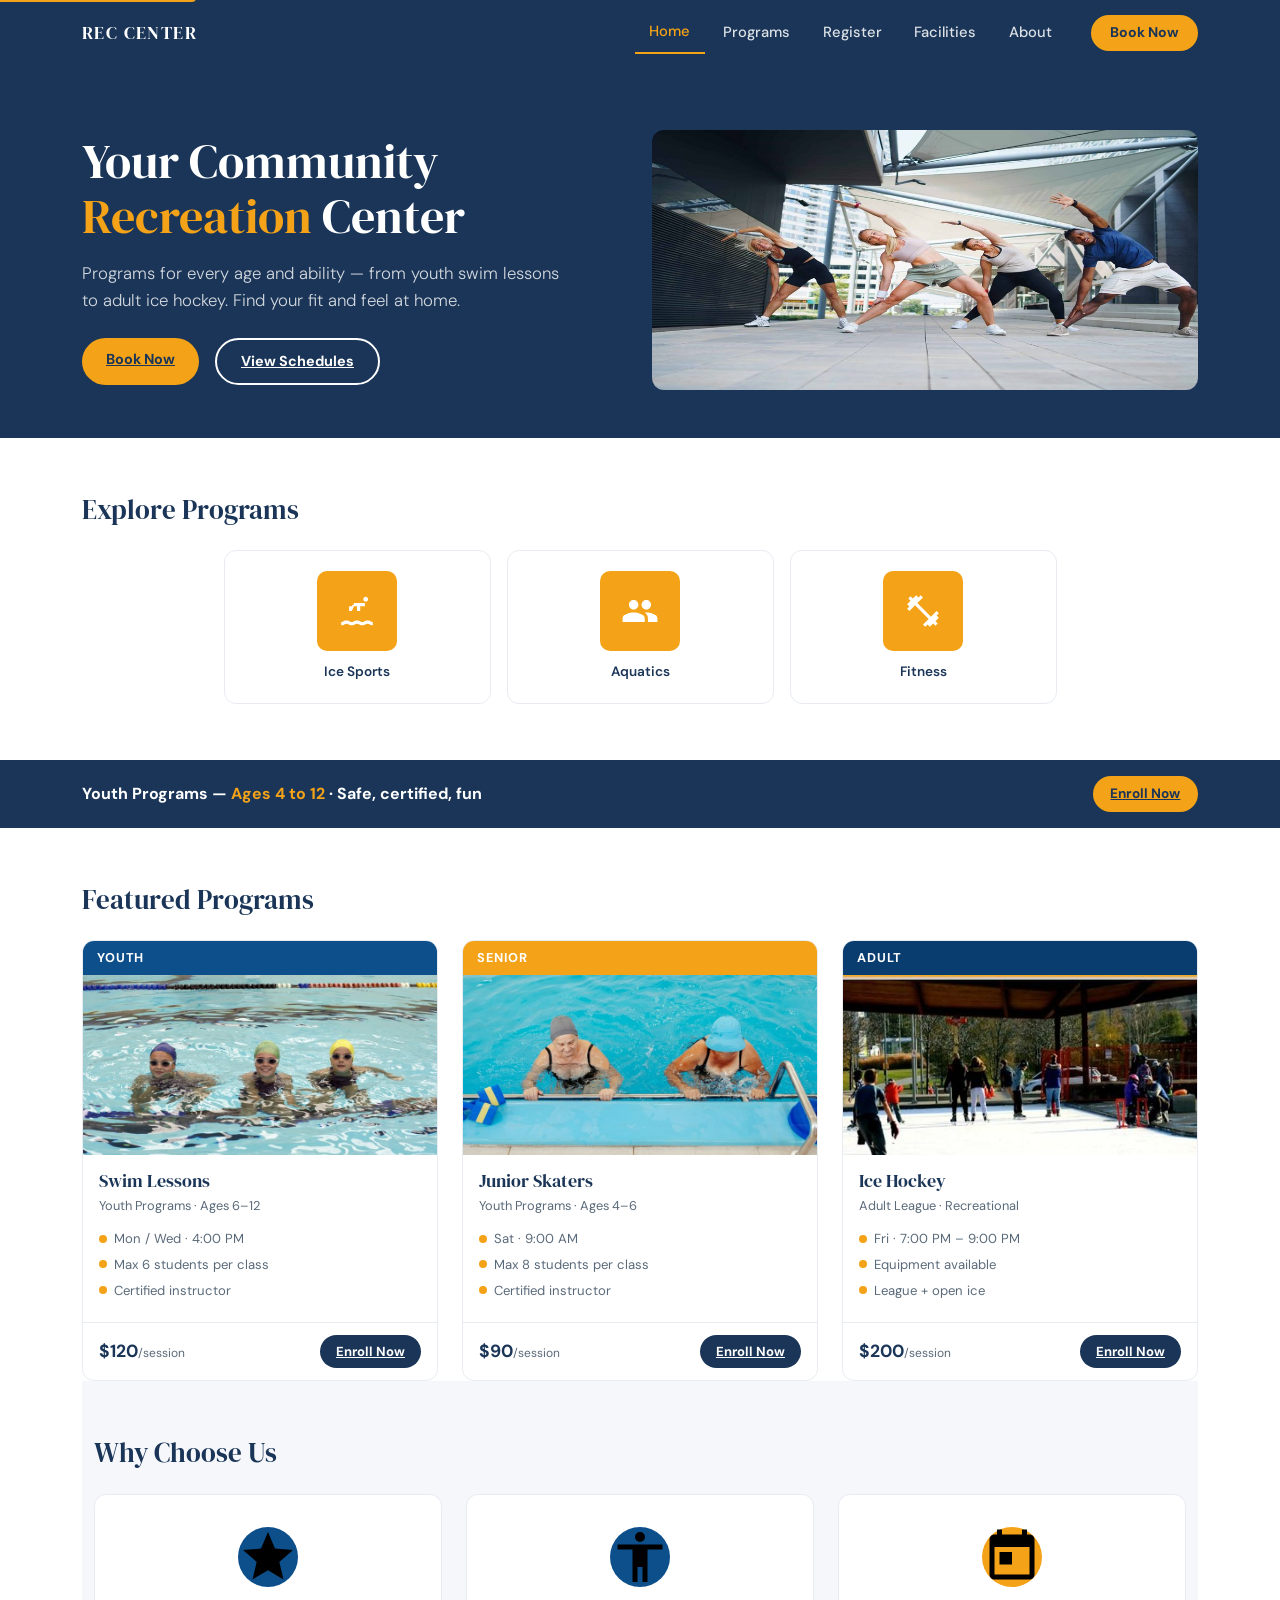
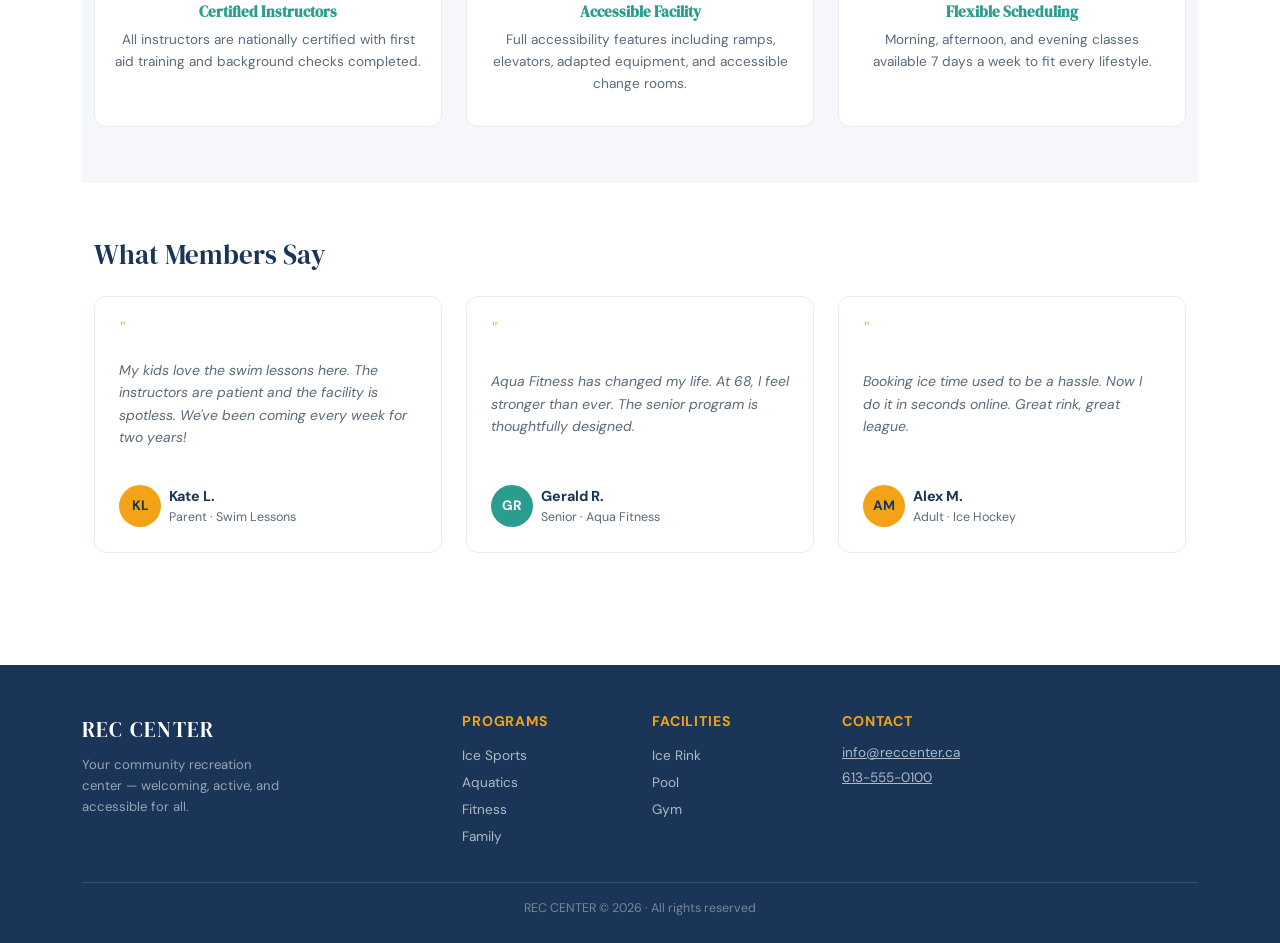
==== index.html @ dccb85d5 "stage" ====
<!DOCTYPE html>
<html lang="en">
<head>
  <meta charset="UTF-8" />
  <meta name="viewport" content="width=device-width, initial-scale=1.0" />
  <meta name="description" content="Your Community Recreation Center — programs for every age and ability, from youth swim lessons to adult ice hockey." />

  <title>Home | REC CENTER</title>

  <!-- Google Fonts: DM Serif Display (headings) + DM Sans (body) -->
  <link rel="preconnect" href="https://fonts.googleapis.com" />
  <link rel="preconnect" href="https://fonts.gstatic.com" crossorigin />
  <link href="https://fonts.googleapis.com/css2?family=DM+Sans:wght@400;500;600;700&family=DM+Serif+Display&display=swap" rel="stylesheet" />

  <!-- Bootstrap 5 CSS -->
  <link href="https://cdn.jsdelivr.net/npm/bootstrap@5.3.3/dist/css/bootstrap.min.css" rel="stylesheet" />

  <!-- Animate.css – publicly available CSS animation library -->
  <link rel="stylesheet" href="https://cdnjs.cloudflare.com/ajax/libs/animate.css/4.1.1/animate.min.css" />

  <!-- Custom styles -->
  <link rel="stylesheet" href="css/styles.css" />

  <!-- Fix: prevent page <footer> styles from bleeding into testimonial cards -->
  <style>
    .testimonial-card .author-info {
      display: flex;
      align-items: center;
      gap: 0.5rem;
      margin-top: 0.75rem;
      background: transparent;
      color: inherit;
      padding: 0;
    }
  </style>
</head>
<body>

  <!-- Skip link for keyboard / screen-reader users -->
  <a class="skip-link" href="#main-content">Skip to main content</a>

  <!-- ══════════════════════════════ NAVIGATION ══════════════════════════════ -->
  <header>
   <nav class="navbar navbar-expand-md" aria-label="Main navigation">
      <div class="container">
        <a class="navbar-brand" href="index.html" aria-label="REC CENTER home">REC CENTER</a>

        <button class="navbar-toggler" type="button"
                data-bs-toggle="collapse" data-bs-target="#mainNav"
                aria-controls="mainNav" aria-expanded="false"
                aria-label="Toggle navigation menu">
          <span class="navbar-toggler-icon"></span>
        </button>

        <div class="collapse navbar-collapse" id="mainNav">
          <ul class="navbar-nav ms-auto align-items-lg-center gap-lg-1 me-lg-3">
            <li class="nav-item">
              <a class="nav-link active" aria-current="page" href="index.html">Home</a>
            </li>
            <li class="nav-item">
              <a class="nav-link" href="youth-programs.html">Programs</a>
            </li>
            <li class="nav-item">
              <a class="nav-link" href="register.html">Register</a>
            </li>
            <li class="nav-item">
              <a class="nav-link" href="#">Facilities</a>
            </li>
            <li class="nav-item">
              <a class="nav-link" href="#">About</a>
            </li>
          </ul>
          <a href="register.html" class="btn btn-book ms-lg-2 mt-2 mt-lg-0">Book Now</a>
        </div>
      </div>
    </nav>
  </header>

  <!-- ══════════════════════════════ MAIN CONTENT ══════════════════════════════ -->
  <main id="main-content">

    <!-- ── Hero Section ── -->
    <section class="hero" aria-label="Hero banner">
      <div class="container">
        <div class="row align-items-center">

          <div class="col-lg-6 animate__animated animate__fadeInLeft">
            <h1>
              Your Community<br>
              <span class="highlight">Recreation</span> Center
            </h1>
            <p class="lead mt-3">
              Programs for every age and ability — from youth swim lessons
              to adult ice hockey. Find your fit and feel at home.
            </p>
            <div class="d-flex gap-3 flex-wrap mt-4">
              <a href="register.html" class="btn-hero-primary">Book Now</a>
              <a href="youth-programs.html" class="btn-hero-outline">View Schedules</a>
            </div>
          </div>

          <div class="col-lg-6 mt-4 mt-lg-0 animate__animated animate__fadeInRight">
            <picture>
              <source media="(min-width: 992px)" srcset="images/hero-large.jpg" width="660" height="260" />
              <img src="images/hero-large.jpg" alt="Group of adults exercising outdoors at the recreation centre" class="hero-img" width="540" height="200" loading="eager" />
            </picture>
          </div>

        </div>
      </div>
    </section>

    <!-- ── Explore Programs ── -->
    <section class="section-padded" aria-labelledby="explore-heading">
      <div class="container">
        <h2 class="section-title" id="explore-heading">Explore Programs</h2>
    <div class="row g-3 justify-content-center">

   
<div class="col-6 col-md-3">
            <a href="youth-programs.html" class="text-decoration-none" aria-label="Browse Aquatics programs">
              <div class="prog-cat-card" tabindex="0" role="button">
                <div class="prog-cat-icon" aria-hidden="true">
                  <svg viewBox="0 0 24 24" aria-hidden="true" focusable="false">
                    <path d="M22 21c-1.11 0-1.73-.37-2.18-.64-.37-.22-.6-.36-1.15-.36s-.78.14-1.15.36c-.45.27-1.07.64-2.18.64s-1.73-.37-2.18-.64c-.37-.22-.6-.36-1.15-.36s-.78.14-1.15.36c-.45.27-1.07.64-2.18.64s-1.73-.37-2.18-.64C6.22 20.14 6 20 5.45 20s-.78.14-1.15.36C3.85 20.63 3.22 21 2 21v-2c.55 0 .78-.14 1.15-.36C3.6 18.37 4.23 18 5.34 18s1.73.37 2.18.64c.37.22.6.36 1.15.36s.78-.14 1.15-.36c.45-.27 1.07-.64 2.18-.64s1.73.37 2.18.64c.37.22.6.36 1.15.36s.78-.14 1.15-.36c.45-.27 1.07-.64 2.18-.64s1.73.37 2.18.64c.37.22.6.36 1.15.36V21zM8.67 12H7V9h2v-.59l.59-.59.91.91-.59.59-.24.68zM17 9h-3v3h-2V9h-2V7h7v2zm2-4.5c0 .83-.67 1.5-1.5 1.5S16 5.33 16 4.5 16.67 3 17.5 3 19 3.67 19 4.5z"/>
                  </svg>
                </div>
                <span>Ice Sports</span>
              </div>
            </a>
          </div>

          <div class="col-6 col-md-3">
            <a href="youth-programs.html" class="text-decoration-none" aria-label="Browse Family programs">
              <div class="prog-cat-card" tabindex="0" role="button">
                <div class="prog-cat-icon" aria-hidden="true">
                  <svg viewBox="0 0 24 24" aria-hidden="true" focusable="false">
                    <path d="M16 11c1.66 0 2.99-1.34 2.99-3S17.66 5 16 5c-1.66 0-3 1.34-3 3s1.34 3 3 3zm-8 0c1.66 0 2.99-1.34 2.99-3S9.66 5 8 5C6.34 5 5 6.34 5 8s1.34 3 3 3zm0 2c-2.33 0-7 1.17-7 3.5V19h14v-2.5c0-2.33-4.67-3.5-7-3.5zm8 0c-.29 0-.62.02-.97.05 1.16.84 1.97 1.97 1.97 3.45V19h6v-2.5c0-2.33-4.67-3.5-7-3.5z"/>
                  </svg>
                </div>
                <span>Aquatics</span>
              </div>
            </a>
          </div>

          <div class="col-6 col-md-3">
            <a href="youth-programs.html" class="text-decoration-none" aria-label="Browse Fitness programs">
              <div class="prog-cat-card" tabindex="0" role="button">
                <div class="prog-cat-icon" aria-hidden="true">
                  <svg viewBox="0 0 24 24" aria-hidden="true" focusable="false">
                    <path d="M20.57 14.86L22 13.43 20.57 12 17 15.57 8.43 7 12 3.43 10.57 2 9.14 3.43 7.71 2 5.57 4.14 4.14 2.71 2.71 4.14l1.43 1.43L2 7.71l1.43 1.43L2 10.57 3.43 12 7 8.43 15.57 17 12 20.57 13.43 22l1.43-1.43L16.29 22l2.14-2.14 1.43 1.43 1.43-1.43-1.43-1.43L22 16.29z"/>
                  </svg>
                </div>
                <span>Fitness</span>
              </div>
            </a>
          </div>

        </div>
      </div>
    </section>

    <!-- ── Youth Banner ── -->
    <div class="youth-banner" role="complementary" aria-label="Youth programs highlight">
      <div class="container d-flex align-items-center justify-content-between flex-wrap gap-2">
        <p class="label mb-0">
          Youth Programs —&nbsp;<span class="ages">Ages 4 to 12</span>&nbsp;· Safe, certified, fun
        </p>
        <a href="youth-programs.html" class="btn-hero-primary" style="font-size:0.85rem; padding:0.45rem 1.1rem;">
          Enroll Now
        </a>
      </div>
    </div>

    <!-- ── Featured Programs ── -->
    <section class="section-padded" aria-labelledby="featured-heading">
      <div class="container">
        <h2 class="section-title" id="featured-heading">Featured Programs</h2>

       <div class="row g-4 justify-content-center">

  <!-- Swim Lessons – Youth -->
  <div class="col-12 col-md-6 col-lg-4">
    <article class="prog-card" aria-label="Swim Lessons – Youth">
      <div class="prog-card-badge badge-youth-1">Youth</div>
      <img src="images/youth-card-large.jpg" alt="Children in swim caps during a swim lesson at the pool" class="prog-card-img" loading="lazy" />
      <div class="prog-card-body">
        <h3 class="prog-card-title">Swim Lessons</h3>
        <p class="prog-card-subtitle">Youth Programs · Ages 6–12</p>
        <div class="prog-detail"><span class="prog-dot"></span>Mon / Wed · 4:00 PM</div>
        <div class="prog-detail"><span class="prog-dot"></span>Max 6 students per class</div>
        <div class="prog-detail"><span class="prog-dot"></span>Certified instructor</div>
      </div>
      <div class="prog-card-footer">
        <div class="prog-price">$120<span>/session</span></div>
        <a href="register.html" class="btn-enroll">Enroll Now</a>
      </div>
    </article>
  </div>

  <!-- Junior Skaters -->
  <div class="col-12 col-md-6 col-lg-4">
    <article class="prog-card" aria-label="Junior Skaters – Youth">
      <div class="prog-card-badge badge-youth-2">Senior</div>
      <img src="images/senior-card-large.jpg" alt="Senior swim lessons" class="prog-card-img" loading="lazy" />
      <div class="prog-card-body">
        <h3 class="prog-card-title">Junior Skaters</h3>
        <p class="prog-card-subtitle">Youth Programs · Ages 4–6</p>
        <div class="prog-detail"><span class="prog-dot"></span>Sat · 9:00 AM</div>
        <div class="prog-detail"><span class="prog-dot"></span>Max 8 students per class</div>
        <div class="prog-detail"><span class="prog-dot"></span>Certified instructor</div>
      </div>
      <div class="prog-card-footer">
        <div class="prog-price">$90<span>/session</span></div>
        <a href="register.html" class="btn-enroll">Enroll Now</a>
      </div>
    </article>
  </div>

  <!-- Ice Hockey -->
  <div class="col-12 col-md-6 col-lg-4">
    <article class="prog-card" aria-label="Ice Hockey – Adult">
      <div class="prog-card-badge badge-youth-3">Adult</div>
      <img src="images/adults-card-large.jpg" alt="Adults skating on ice rink" class="prog-card-img" loading="lazy" />
      <div class="prog-card-body">
        <h3 class="prog-card-title">Ice Hockey</h3>
        <p class="prog-card-subtitle">Adult League · Recreational</p>
        <div class="prog-detail"><span class="prog-dot"></span>Fri · 7:00 PM – 9:00 PM</div>
        <div class="prog-detail"><span class="prog-dot"></span>Equipment available</div>
        <div class="prog-detail"><span class="prog-dot"></span>League + open ice</div>
      </div>
      <div class="prog-card-footer">
        <div class="prog-price">$200<span>/session</span></div>
        <a href="register.html" class="btn-enroll">Enroll Now</a>
      </div>
    </article>
  </div>

</div>

    <!-- ── Why Choose Us ── -->
    <section class="section-gray" aria-labelledby="why-heading">
      <div class="container">
        <h2 class="section-title" id="why-heading">Why Choose Us</h2>
        <div class="row g-4">

          <div class="col-12 col-md-4">
            <div class="feature-card">
              <div class="feature-icon-circle" aria-hidden="true">
                <svg viewBox="0 0 24 24" aria-hidden="true" focusable="false">
                  <path d="M12 17.27L18.18 21l-1.64-7.03L22 9.24l-7.19-.61L12 2 9.19 8.63 2 9.24l5.46 4.73L5.82 21z"/>
                </svg>
              </div>
              <h3>Certified Instructors</h3>
              <p>All instructors are nationally certified with first aid training and background checks completed.</p>
            </div>
          </div>

          <div class="col-12 col-md-4">
            <div class="feature-card">
              <div class="feature-icon-circle" aria-hidden="true">
                <svg viewBox="0 0 24 24" aria-hidden="true" focusable="false">
                  <path d="M12 2a2 2 0 1 1 0 4 2 2 0 0 1 0-4zm9 7h-6v13h-2v-6h-2v6H9V9H3V7h18v2z"/>
                </svg>
              </div>
              <h3>Accessible Facility</h3>
              <p>Full accessibility features including ramps, elevators, adapted equipment, and accessible change rooms.</p>
            </div>
          </div>

          <div class="col-12 col-md-4">
            <div class="feature-card">
              <div class="feature-icon-circle amber" aria-hidden="true">
                <svg viewBox="0 0 24 24" aria-hidden="true" focusable="false">
                  <path d="M19 3h-1V1h-2v2H8V1H6v2H5c-1.11 0-1.99.9-1.99 2L3 19c0 1.1.89 2 2 2h14c1.1 0 2-.9 2-2V5c0-1.1-.9-2-2-2zm0 16H5V8h14v11zM7 10h5v5H7z"/>
                </svg>
              </div>
              <h3>Flexible Scheduling</h3>
              <p>Morning, afternoon, and evening classes available 7 days a week to fit every lifestyle.</p>
            </div>
          </div>

        </div>
      </div>
    </section>

    <!-- ── Testimonials ── -->
    <section class="section-padded" aria-labelledby="testimonials-heading">
      <div class="container">
        <h2 class="section-title" id="testimonials-heading">What Members Say</h2>
        <div class="row g-4">

          <!-- Kate L. -->
          <div class="col-12 col-md-4">
            <blockquote class="testimonial-card">
              <p class="testimonial-quote" aria-hidden="true">"</p>
              <p>My kids love the swim lessons here. The instructors are patient and the facility is spotless. We've been coming every week for two years!</p>
              <!-- Changed <footer> to <div class="author-info"> to prevent page footer CSS bleeding in -->
              <div class="author-info">
                <div class="avatar-circle" aria-hidden="true">KL</div>
                <div>
                  <div class="testimonial-name">Kate L.</div>
                  <div class="testimonial-role">Parent · Swim Lessons</div>
                </div>
              </div>
            </blockquote>
          </div>

          <!-- Gerald R. -->
          <div class="col-12 col-md-4">
            <blockquote class="testimonial-card">
              <p class="testimonial-quote" aria-hidden="true">"</p>
              <p>Aqua Fitness has changed my life. At 68, I feel stronger than ever. The senior program is thoughtfully designed.</p>
              <div class="author-info">
                <div class="avatar-circle teal" aria-hidden="true">GR</div>
                <div>
                  <div class="testimonial-name">Gerald R.</div>
                  <div class="testimonial-role">Senior · Aqua Fitness</div>
                </div>
              </div>
            </blockquote>
          </div>

          <!-- Alex M. -->
          <div class="col-12 col-md-4">
            <blockquote class="testimonial-card">
              <p class="testimonial-quote" aria-hidden="true">"</p>
              <p>Booking ice time used to be a hassle. Now I do it in seconds online. Great rink, great league.</p>
              <div class="author-info">
                <div class="avatar-circle" aria-hidden="true">AM</div>
                <div>
                  <div class="testimonial-name">Alex M.</div>
                  <div class="testimonial-role">Adult · Ice Hockey</div>
                </div>
              </div>
            </blockquote>
          </div>

        </div>
      </div>
    </section>

  </main><!-- /#main-content -->

  <!-- ══════════════════════════════ FOOTER ══════════════════════════════ -->
  <footer>
    <div class="container">
      <div class="row">

        <div class="col-12 col-md-4 mb-4 mb-md-0">
          <div class="footer-brand">REC CENTER</div>
          <p class="footer-tagline">Your community recreation center — welcoming, active, and accessible for all.</p>
        </div>

        <div class="col-6 col-md-2">
          <h4>Programs</h4>
          <ul>
            <li><a href="youth-programs.html">Ice Sports</a></li>
            <li><a href="youth-programs.html">Aquatics</a></li>
            <li><a href="youth-programs.html">Fitness</a></li>
            <li><a href="youth-programs.html">Family</a></li>
          </ul>
        </div>

        <div class="col-6 col-md-2">
          <h4>Facilities</h4>
          <ul>
            <li><a href="#">Ice Rink</a></li>
            <li><a href="#">Pool</a></li>
            <li><a href="#">Gym</a></li>
          </ul>
        </div>

        <div class="col-12 col-md-4 mt-4 mt-md-0 footer-contact">
          <h4>Contact</h4>
          <p><a href="mailto:info@reccenter.ca" style="color:rgba(255,255,255,0.65);">info@reccenter.ca</a></p>
          <p><a href="tel:6135550100" style="color:rgba(255,255,255,0.65);">613-555-0100</a></p>
        </div>

      </div>

      <div class="footer-bottom text-center">
        REC CENTER &copy; 2026 · All rights reserved
      </div>
    </div>
  </footer>

  <script src="https://cdn.jsdelivr.net/npm/bootstrap@5.3.3/dist/js/bootstrap.bundle.min.js"></script>
  <script src="js/main.js"></script>
</body>
</html>
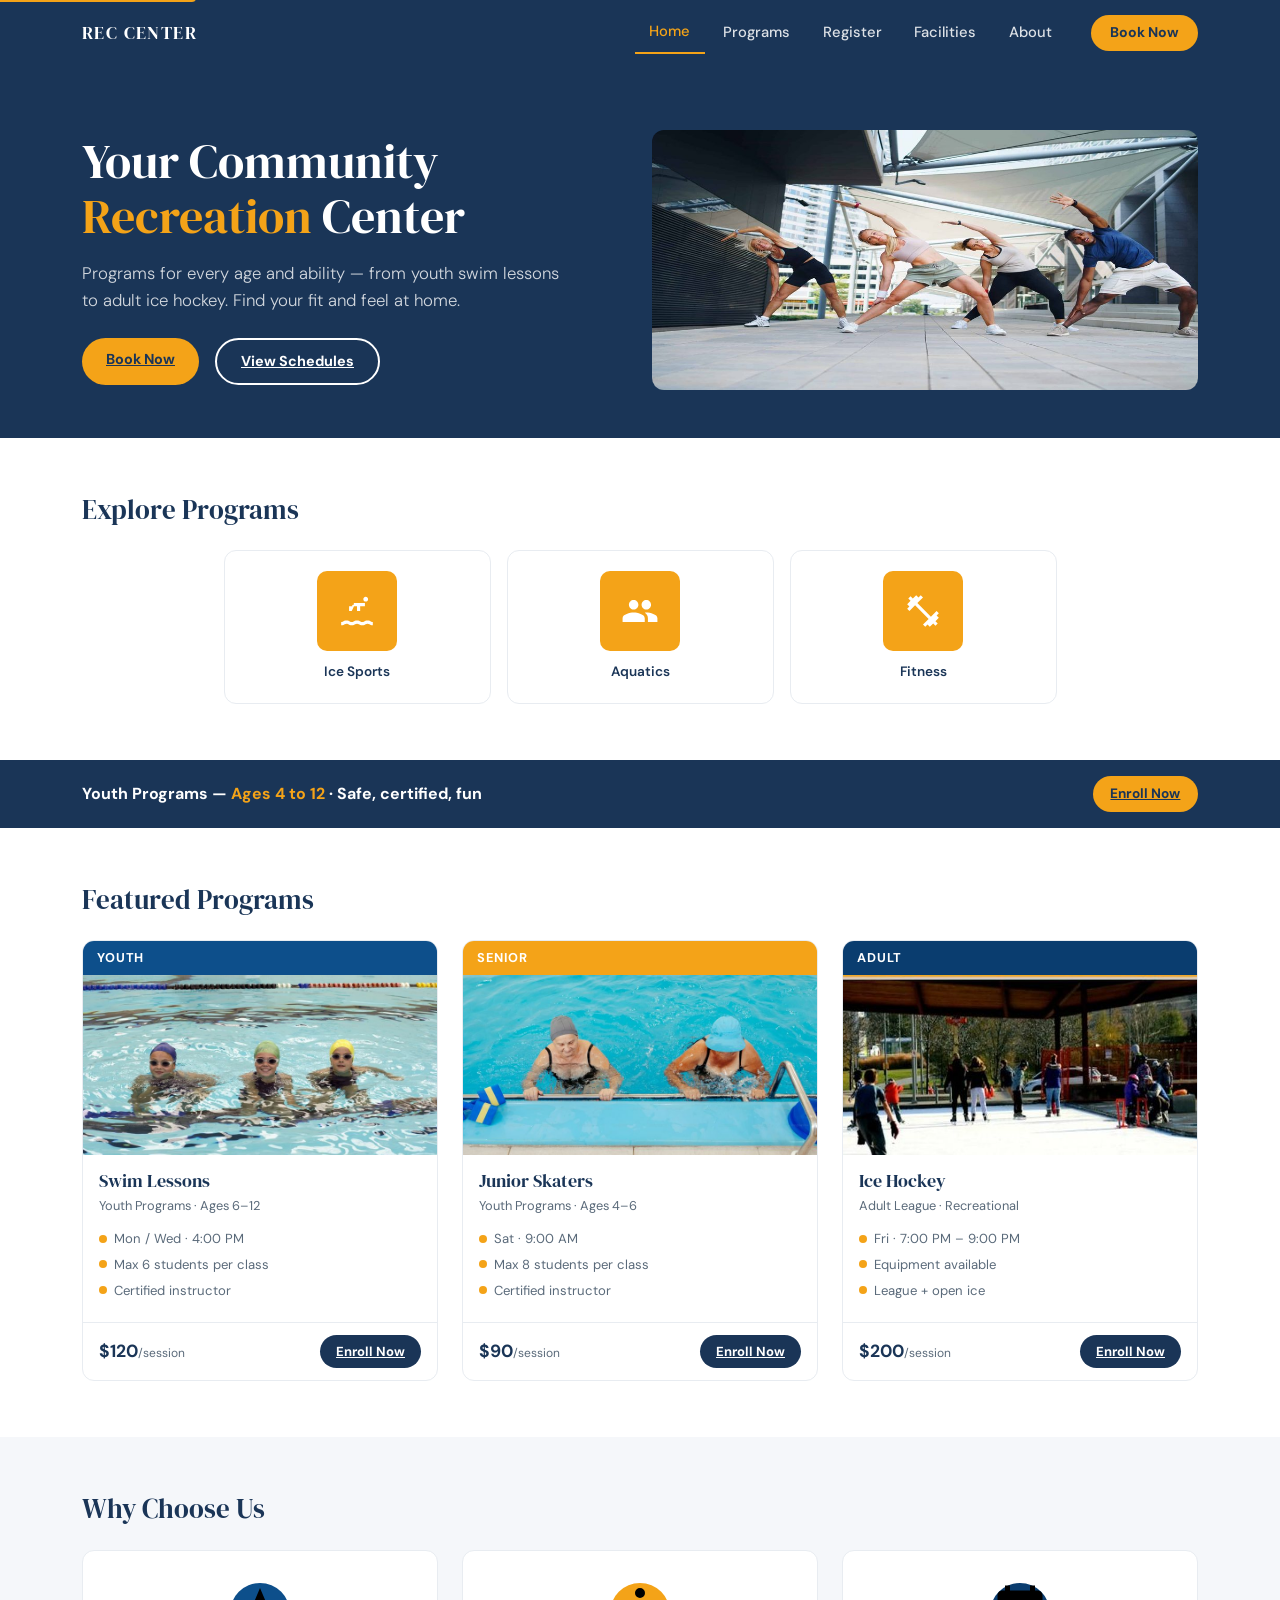
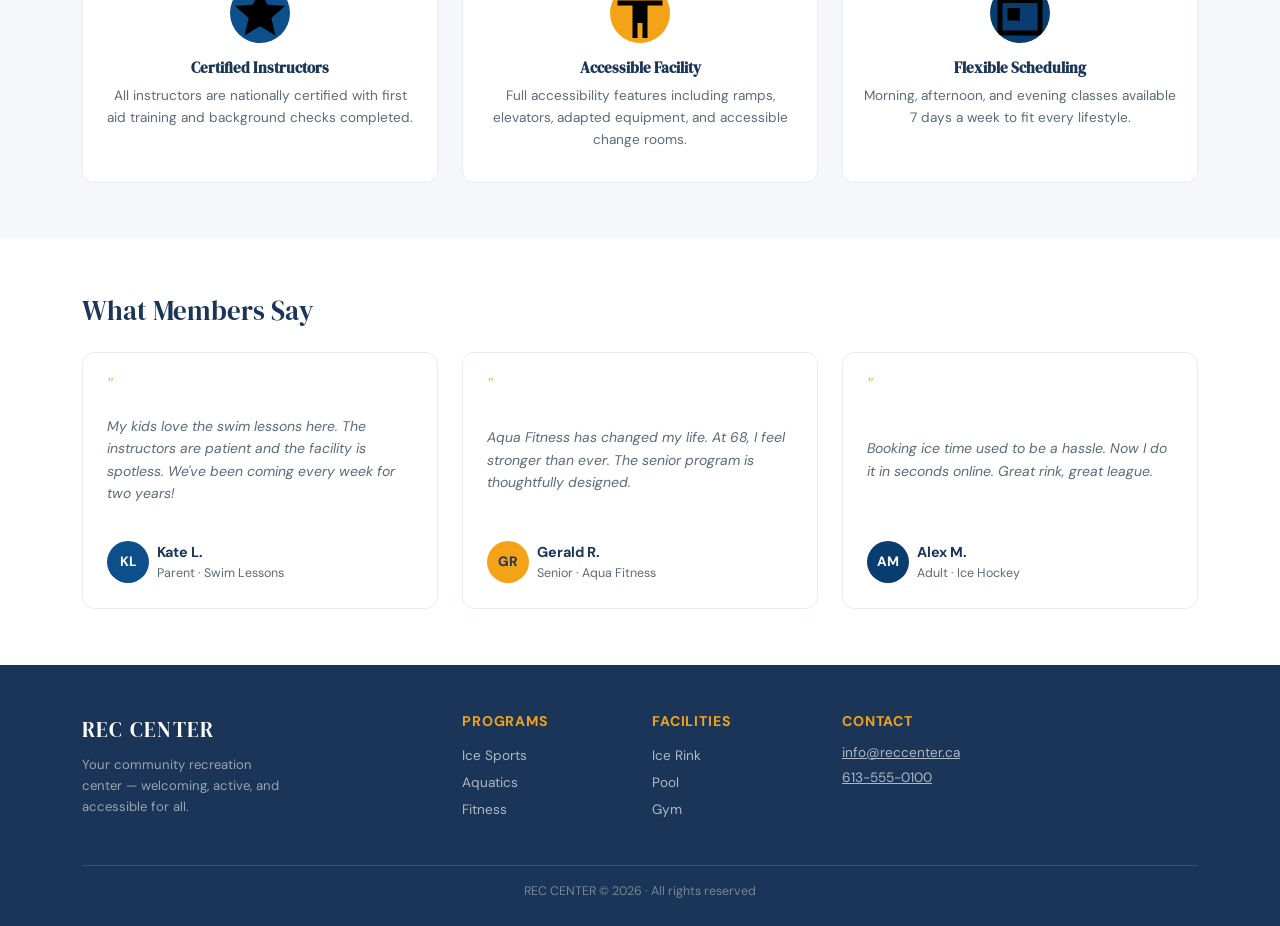
==== commit b159557b: "stage" ====
--- a/index.html
+++ b/index.html
@@ -1,27 +1,23 @@
 <!DOCTYPE html>
 <html lang="en">
+
 <head>
-  <meta charset="UTF-8" />
-  <meta name="viewport" content="width=device-width, initial-scale=1.0" />
-  <meta name="description" content="Your Community Recreation Center — programs for every age and ability, from youth swim lessons to adult ice hockey." />
-
+  <meta charset="UTF-8">
+  <meta name="viewport" content="width=device-width, initial-scale=1.0">
+  <meta name="description"
+    content="Your Community Recreation Center — programs for every age and ability, from youth swim lessons to adult ice hockey.">
   <title>Home | REC CENTER</title>
-
-  <!-- Google Fonts: DM Serif Display (headings) + DM Sans (body) -->
-  <link rel="preconnect" href="https://fonts.googleapis.com" />
-  <link rel="preconnect" href="https://fonts.gstatic.com" crossorigin />
-  <link href="https://fonts.googleapis.com/css2?family=DM+Sans:wght@400;500;600;700&family=DM+Serif+Display&display=swap" rel="stylesheet" />
-
-  <!-- Bootstrap 5 CSS -->
-  <link href="https://cdn.jsdelivr.net/npm/bootstrap@5.3.3/dist/css/bootstrap.min.css" rel="stylesheet" />
-
-  <!-- Animate.css – publicly available CSS animation library -->
-  <link rel="stylesheet" href="https://cdnjs.cloudflare.com/ajax/libs/animate.css/4.1.1/animate.min.css" />
-
-  <!-- Custom styles -->
-  <link rel="stylesheet" href="css/styles.css" />
-
-  <!-- Fix: prevent page <footer> styles from bleeding into testimonial cards -->
+  <!-- Google Fonts: DM Serif Display for headings, DM Sans for body text -->
+  <link rel="preconnect" href="https://fonts.googleapis.com">
+  <link rel="preconnect" href="https://fonts.gstatic.com" crossorigin>
+  <link
+    href="https://fonts.googleapis.com/css2?family=DM+Sans:wght@400;500;600;700&family=DM+Serif+Display&display=swap"
+    rel="stylesheet">
+  <!-- Bootstrap 5: the main CSS framework used for layout and components -->
+  <link href="https://cdn.jsdelivr.net/npm/bootstrap@5.3.3/dist/css/bootstrap.min.css" rel="stylesheet">
+  <!-- Animate.css: public CSS library for fade-in animations on the hero -->
+  <link rel="stylesheet" href="https://cdnjs.cloudflare.com/ajax/libs/animate.css/4.1.1/animate.min.css">
+  <link rel="stylesheet" href="css/styles.css">
   <style>
     .testimonial-card .author-info {
       display: flex;
@@ -34,41 +30,29 @@
     }
   </style>
 </head>
+
 <body>
-
-  <!-- Skip link for keyboard / screen-reader users -->
+  <!-- Skip link: lets keyboard users jump to main content without tabbing through the whole nav -->
+
   <a class="skip-link" href="#main-content">Skip to main content</a>
 
-  <!-- ══════════════════════════════ NAVIGATION ══════════════════════════════ -->
   <header>
-   <nav class="navbar navbar-expand-md" aria-label="Main navigation">
+    <!-- navbar-expand-sm: full menu shows on tablet and desktop, hamburger on mobile -->
+    <nav class="navbar navbar-expand-md" aria-label="Main navigation">
       <div class="container">
         <a class="navbar-brand" href="index.html" aria-label="REC CENTER home">REC CENTER</a>
-
-        <button class="navbar-toggler" type="button"
-                data-bs-toggle="collapse" data-bs-target="#mainNav"
-                aria-controls="mainNav" aria-expanded="false"
-                aria-label="Toggle navigation menu">
+        <!-- Hamburger button: only visible on mobile screens -->
+        <button class="navbar-toggler" type="button" data-bs-toggle="collapse" data-bs-target="#mainNav"
+          aria-controls="mainNav" aria-expanded="false" aria-label="Toggle navigation menu">
           <span class="navbar-toggler-icon"></span>
         </button>
-
         <div class="collapse navbar-collapse" id="mainNav">
           <ul class="navbar-nav ms-auto align-items-lg-center gap-lg-1 me-lg-3">
-            <li class="nav-item">
-              <a class="nav-link active" aria-current="page" href="index.html">Home</a>
-            </li>
-            <li class="nav-item">
-              <a class="nav-link" href="youth-programs.html">Programs</a>
-            </li>
-            <li class="nav-item">
-              <a class="nav-link" href="register.html">Register</a>
-            </li>
-            <li class="nav-item">
-              <a class="nav-link" href="#">Facilities</a>
-            </li>
-            <li class="nav-item">
-              <a class="nav-link" href="#">About</a>
-            </li>
+            <li class="nav-item"><a class="nav-link active" aria-current="page" href="index.html">Home</a></li>
+            <li class="nav-item"><a class="nav-link" href="youth-programs.html">Programs</a></li>
+            <li class="nav-item"><a class="nav-link" href="register.html">Register</a></li>
+            <li class="nav-item"><a class="nav-link" href="#">Facilities</a></li>
+            <li class="nav-item"><a class="nav-link" href="#">About</a></li>
           </ul>
           <a href="register.html" class="btn btn-book ms-lg-2 mt-2 mt-lg-0">Book Now</a>
         </div>
@@ -76,53 +60,48 @@
     </nav>
   </header>
 
-  <!-- ══════════════════════════════ MAIN CONTENT ══════════════════════════════ -->
   <main id="main-content">
-
-    <!-- ── Hero Section ── -->
+    <!-- HERO: full-width dark banner with heading on left and photo on right -->
+
+    <!-- Hero -->
     <section class="hero" aria-label="Hero banner">
       <div class="container">
         <div class="row align-items-center">
-
           <div class="col-lg-6 animate__animated animate__fadeInLeft">
-            <h1>
-              Your Community<br>
-              <span class="highlight">Recreation</span> Center
-            </h1>
-            <p class="lead mt-3">
-              Programs for every age and ability — from youth swim lessons
-              to adult ice hockey. Find your fit and feel at home.
-            </p>
+            <h1>Your Community<br><span class="highlight">Recreation</span> Center</h1>
+            <p class="lead mt-3">Programs for every age and ability — from youth swim lessons to adult ice hockey. Find
+              your fit and feel at home.</p>
             <div class="d-flex gap-3 flex-wrap mt-4">
               <a href="register.html" class="btn-hero-primary">Book Now</a>
               <a href="youth-programs.html" class="btn-hero-outline">View Schedules</a>
             </div>
           </div>
-
           <div class="col-lg-6 mt-4 mt-lg-0 animate__animated animate__fadeInRight">
+            <!-- picture tag: serves the right image size depending on screen width -->
             <picture>
-              <source media="(min-width: 992px)" srcset="images/hero-large.jpg" width="660" height="260" />
-              <img src="images/hero-large.jpg" alt="Group of adults exercising outdoors at the recreation centre" class="hero-img" width="540" height="200" loading="eager" />
+              <source media="(min-width: 992px)" srcset="images/hero-large.jpg">
+              <img src="images/hero-large.jpg" alt="Group of adults exercising outdoors at the recreation centre"
+                class="hero-img" loading="eager">
             </picture>
           </div>
-
-        </div>
-      </div>
-    </section>
-
-    <!-- ── Explore Programs ── -->
+        </div>
+      </div>
+    </section>
+
+    <!-- Explore Programs -->
+    <!-- EXPLORE PROGRAMS: three clickable icon cards linking to the Programs page -->
     <section class="section-padded" aria-labelledby="explore-heading">
       <div class="container">
         <h2 class="section-title" id="explore-heading">Explore Programs</h2>
-    <div class="row g-3 justify-content-center">
-
-   
-<div class="col-6 col-md-3">
-            <a href="youth-programs.html" class="text-decoration-none" aria-label="Browse Aquatics programs">
-              <div class="prog-cat-card" tabindex="0" role="button">
+        <div class="row g-3 justify-content-center">
+
+          <div class="col-6 col-md-3">
+            <a href="youth-programs.html" class="text-decoration-none" aria-label="Browse Ice Sports programs">
+              <div class="prog-cat-card">
                 <div class="prog-cat-icon" aria-hidden="true">
                   <svg viewBox="0 0 24 24" aria-hidden="true" focusable="false">
-                    <path d="M22 21c-1.11 0-1.73-.37-2.18-.64-.37-.22-.6-.36-1.15-.36s-.78.14-1.15.36c-.45.27-1.07.64-2.18.64s-1.73-.37-2.18-.64c-.37-.22-.6-.36-1.15-.36s-.78.14-1.15.36c-.45.27-1.07.64-2.18.64s-1.73-.37-2.18-.64C6.22 20.14 6 20 5.45 20s-.78.14-1.15.36C3.85 20.63 3.22 21 2 21v-2c.55 0 .78-.14 1.15-.36C3.6 18.37 4.23 18 5.34 18s1.73.37 2.18.64c.37.22.6.36 1.15.36s.78-.14 1.15-.36c.45-.27 1.07-.64 2.18-.64s1.73.37 2.18.64c.37.22.6.36 1.15.36s.78-.14 1.15-.36c.45-.27 1.07-.64 2.18-.64s1.73.37 2.18.64c.37.22.6.36 1.15.36V21zM8.67 12H7V9h2v-.59l.59-.59.91.91-.59.59-.24.68zM17 9h-3v3h-2V9h-2V7h7v2zm2-4.5c0 .83-.67 1.5-1.5 1.5S16 5.33 16 4.5 16.67 3 17.5 3 19 3.67 19 4.5z"/>
+                    <path
+                      d="M22 21c-1.11 0-1.73-.37-2.18-.64-.37-.22-.6-.36-1.15-.36s-.78.14-1.15.36c-.45.27-1.07.64-2.18.64s-1.73-.37-2.18-.64c-.37-.22-.6-.36-1.15-.36s-.78.14-1.15.36c-.45.27-1.07.64-2.18.64s-1.73-.37-2.18-.64C6.22 20.14 6 20 5.45 20s-.78.14-1.15.36C3.85 20.63 3.22 21 2 21v-2c.55 0 .78-.14 1.15-.36C3.6 18.37 4.23 18 5.34 18s1.73.37 2.18.64c.37.22.6.36 1.15.36s.78-.14 1.15-.36c.45-.27 1.07-.64 2.18-.64s1.73.37 2.18.64c.37.22.6.36 1.15.36s.78-.14 1.15-.36c.45-.27 1.07-.64 2.18-.64s1.73.37 2.18.64c.37.22.6.36 1.15.36V21zM8.67 12H7V9h2v-.59l.59-.59.91.91-.59.59-.24.68zM17 9h-3v3h-2V9h-2V7h7v2zm2-4.5c0 .83-.67 1.5-1.5 1.5S16 5.33 16 4.5 16.67 3 17.5 3 19 3.67 19 4.5z" />
                   </svg>
                 </div>
                 <span>Ice Sports</span>
@@ -131,11 +110,12 @@
           </div>
 
           <div class="col-6 col-md-3">
-            <a href="youth-programs.html" class="text-decoration-none" aria-label="Browse Family programs">
-              <div class="prog-cat-card" tabindex="0" role="button">
+            <a href="youth-programs.html" class="text-decoration-none" aria-label="Browse Aquatics programs">
+              <div class="prog-cat-card">
                 <div class="prog-cat-icon" aria-hidden="true">
                   <svg viewBox="0 0 24 24" aria-hidden="true" focusable="false">
-                    <path d="M16 11c1.66 0 2.99-1.34 2.99-3S17.66 5 16 5c-1.66 0-3 1.34-3 3s1.34 3 3 3zm-8 0c1.66 0 2.99-1.34 2.99-3S9.66 5 8 5C6.34 5 5 6.34 5 8s1.34 3 3 3zm0 2c-2.33 0-7 1.17-7 3.5V19h14v-2.5c0-2.33-4.67-3.5-7-3.5zm8 0c-.29 0-.62.02-.97.05 1.16.84 1.97 1.97 1.97 3.45V19h6v-2.5c0-2.33-4.67-3.5-7-3.5z"/>
+                    <path
+                      d="M16 11c1.66 0 2.99-1.34 2.99-3S17.66 5 16 5c-1.66 0-3 1.34-3 3s1.34 3 3 3zm-8 0c1.66 0 2.99-1.34 2.99-3S9.66 5 8 5C6.34 5 5 6.34 5 8s1.34 3 3 3zm0 2c-2.33 0-7 1.17-7 3.5V19h14v-2.5c0-2.33-4.67-3.5-7-3.5zm8 0c-.29 0-.62.02-.97.05 1.16.84 1.97 1.97 1.97 3.45V19h6v-2.5c0-2.33-4.67-3.5-7-3.5z" />
                   </svg>
                 </div>
                 <span>Aquatics</span>
@@ -145,10 +125,11 @@
 
           <div class="col-6 col-md-3">
             <a href="youth-programs.html" class="text-decoration-none" aria-label="Browse Fitness programs">
-              <div class="prog-cat-card" tabindex="0" role="button">
+              <div class="prog-cat-card">
                 <div class="prog-cat-icon" aria-hidden="true">
                   <svg viewBox="0 0 24 24" aria-hidden="true" focusable="false">
-                    <path d="M20.57 14.86L22 13.43 20.57 12 17 15.57 8.43 7 12 3.43 10.57 2 9.14 3.43 7.71 2 5.57 4.14 4.14 2.71 2.71 4.14l1.43 1.43L2 7.71l1.43 1.43L2 10.57 3.43 12 7 8.43 15.57 17 12 20.57 13.43 22l1.43-1.43L16.29 22l2.14-2.14 1.43 1.43 1.43-1.43-1.43-1.43L22 16.29z"/>
+                    <path
+                      d="M20.57 14.86L22 13.43 20.57 12 17 15.57 8.43 7 12 3.43 10.57 2 9.14 3.43 7.71 2 5.57 4.14 4.14 2.71 2.71 4.14l1.43 1.43L2 7.71l1.43 1.43L2 10.57 3.43 12 7 8.43 15.57 17 12 20.57 13.43 22l1.43-1.43L16.29 22l2.14-2.14 1.43 1.43 1.43-1.43-1.43-1.43L22 16.29z" />
                   </svg>
                 </div>
                 <span>Fitness</span>
@@ -160,85 +141,90 @@
       </div>
     </section>
 
-    <!-- ── Youth Banner ── -->
+    <!-- Youth Banner -->
+    <!-- YOUTH BANNER: full-width navy strip highlighting youth programs -->
     <div class="youth-banner" role="complementary" aria-label="Youth programs highlight">
       <div class="container d-flex align-items-center justify-content-between flex-wrap gap-2">
-        <p class="label mb-0">
-          Youth Programs —&nbsp;<span class="ages">Ages 4 to 12</span>&nbsp;· Safe, certified, fun
+        <p class="label mb-0">Youth Programs —&nbsp;<span class="ages">Ages 4 to 12</span>&nbsp;· Safe, certified, fun
         </p>
-        <a href="youth-programs.html" class="btn-hero-primary" style="font-size:0.85rem; padding:0.45rem 1.1rem;">
-          Enroll Now
-        </a>
+        <a href="youth-programs.html" class="btn-hero-primary" style="font-size:0.85rem; padding:0.45rem 1.1rem;">Enroll
+          Now</a>
       </div>
     </div>
 
-    <!-- ── Featured Programs ── -->
+    <!-- Featured Programs -->
+    <!-- FEATURED PROGRAMS: three program cards with photo, details, price and enroll button -->
     <section class="section-padded" aria-labelledby="featured-heading">
       <div class="container">
         <h2 class="section-title" id="featured-heading">Featured Programs</h2>
-
-       <div class="row g-4 justify-content-center">
-
-  <!-- Swim Lessons – Youth -->
-  <div class="col-12 col-md-6 col-lg-4">
-    <article class="prog-card" aria-label="Swim Lessons – Youth">
-      <div class="prog-card-badge badge-youth-1">Youth</div>
-      <img src="images/youth-card-large.jpg" alt="Children in swim caps during a swim lesson at the pool" class="prog-card-img" loading="lazy" />
-      <div class="prog-card-body">
-        <h3 class="prog-card-title">Swim Lessons</h3>
-        <p class="prog-card-subtitle">Youth Programs · Ages 6–12</p>
-        <div class="prog-detail"><span class="prog-dot"></span>Mon / Wed · 4:00 PM</div>
-        <div class="prog-detail"><span class="prog-dot"></span>Max 6 students per class</div>
-        <div class="prog-detail"><span class="prog-dot"></span>Certified instructor</div>
-      </div>
-      <div class="prog-card-footer">
-        <div class="prog-price">$120<span>/session</span></div>
-        <a href="register.html" class="btn-enroll">Enroll Now</a>
-      </div>
-    </article>
-  </div>
-
-  <!-- Junior Skaters -->
-  <div class="col-12 col-md-6 col-lg-4">
-    <article class="prog-card" aria-label="Junior Skaters – Youth">
-      <div class="prog-card-badge badge-youth-2">Senior</div>
-      <img src="images/senior-card-large.jpg" alt="Senior swim lessons" class="prog-card-img" loading="lazy" />
-      <div class="prog-card-body">
-        <h3 class="prog-card-title">Junior Skaters</h3>
-        <p class="prog-card-subtitle">Youth Programs · Ages 4–6</p>
-        <div class="prog-detail"><span class="prog-dot"></span>Sat · 9:00 AM</div>
-        <div class="prog-detail"><span class="prog-dot"></span>Max 8 students per class</div>
-        <div class="prog-detail"><span class="prog-dot"></span>Certified instructor</div>
-      </div>
-      <div class="prog-card-footer">
-        <div class="prog-price">$90<span>/session</span></div>
-        <a href="register.html" class="btn-enroll">Enroll Now</a>
-      </div>
-    </article>
-  </div>
-
-  <!-- Ice Hockey -->
-  <div class="col-12 col-md-6 col-lg-4">
-    <article class="prog-card" aria-label="Ice Hockey – Adult">
-      <div class="prog-card-badge badge-youth-3">Adult</div>
-      <img src="images/adults-card-large.jpg" alt="Adults skating on ice rink" class="prog-card-img" loading="lazy" />
-      <div class="prog-card-body">
-        <h3 class="prog-card-title">Ice Hockey</h3>
-        <p class="prog-card-subtitle">Adult League · Recreational</p>
-        <div class="prog-detail"><span class="prog-dot"></span>Fri · 7:00 PM – 9:00 PM</div>
-        <div class="prog-detail"><span class="prog-dot"></span>Equipment available</div>
-        <div class="prog-detail"><span class="prog-dot"></span>League + open ice</div>
-      </div>
-      <div class="prog-card-footer">
-        <div class="prog-price">$200<span>/session</span></div>
-        <a href="register.html" class="btn-enroll">Enroll Now</a>
-      </div>
-    </article>
-  </div>
-
-</div>
-
-    <!-- ── Why Choose Us ── -->
+        <div class="row g-4 justify-content-center">
+
+          <div class="col-12 col-md-6 col-lg-4">
+            <!-- Card 1: Swim Lessons -->
+            <article class="prog-card" aria-label="Swim Lessons – Youth">
+              <div class="prog-card-badge badge-youth-1">Youth</div>
+              <img src="images/youth-card-large.jpg" alt="Children in swim caps during a swim lesson at the pool"
+                class="prog-card-img" loading="lazy">
+              <div class="prog-card-body">
+                <h3 class="prog-card-title">Swim Lessons</h3>
+                <p class="prog-card-subtitle">Youth Programs · Ages 6–12</p>
+                <div class="prog-detail"><span class="prog-dot" aria-hidden="true"></span>Mon / Wed · 4:00 PM</div>
+                <div class="prog-detail"><span class="prog-dot" aria-hidden="true"></span>Max 6 students per class</div>
+                <div class="prog-detail"><span class="prog-dot" aria-hidden="true"></span>Certified instructor</div>
+              </div>
+              <div class="prog-card-footer">
+                <div class="prog-price">$120<span>/session</span></div>
+                <a href="register.html" class="btn-enroll">Enroll Now</a>
+              </div>
+            </article>
+          </div>
+
+          <div class="col-12 col-md-6 col-lg-4">
+            <!-- Card 2: Junior Skaters -->
+            <article class="prog-card" aria-label="Junior Skaters – Senior">
+              <div class="prog-card-badge badge-youth-2">Senior</div>
+              <img src="images/senior-card-large.jpg" alt="Senior women doing aqua fitness in the pool"
+                class="prog-card-img" loading="lazy">
+              <div class="prog-card-body">
+                <h3 class="prog-card-title">Junior Skaters</h3>
+                <p class="prog-card-subtitle">Youth Programs · Ages 4–6</p>
+                <div class="prog-detail"><span class="prog-dot" aria-hidden="true"></span>Sat · 9:00 AM</div>
+                <div class="prog-detail"><span class="prog-dot" aria-hidden="true"></span>Max 8 students per class</div>
+                <div class="prog-detail"><span class="prog-dot" aria-hidden="true"></span>Certified instructor</div>
+              </div>
+              <div class="prog-card-footer">
+                <div class="prog-price">$90<span>/session</span></div>
+                <a href="register.html" class="btn-enroll">Enroll Now</a>
+              </div>
+            </article>
+          </div>
+
+          <div class="col-12 col-md-6 col-lg-4">
+            <!-- Card 3: Ice Hockey -->
+            <article class="prog-card" aria-label="Ice Hockey – Adult">
+              <div class="prog-card-badge badge-youth-3">Adult</div>
+              <img src="images/adults-card-large.jpg" alt="Adults skating on an outdoor ice rink" class="prog-card-img"
+                loading="lazy">
+              <div class="prog-card-body">
+                <h3 class="prog-card-title">Ice Hockey</h3>
+                <p class="prog-card-subtitle">Adult League · Recreational</p>
+                <div class="prog-detail"><span class="prog-dot" aria-hidden="true"></span>Fri · 7:00 PM – 9:00 PM</div>
+                <div class="prog-detail"><span class="prog-dot" aria-hidden="true"></span>Equipment available</div>
+                <div class="prog-detail"><span class="prog-dot" aria-hidden="true"></span>League + open ice</div>
+              </div>
+              <div class="prog-card-footer">
+                <div class="prog-price">$200<span>/session</span></div>
+                <a href="register.html" class="btn-enroll">Enroll Now</a>
+              </div>
+            </article>
+          </div>
+
+        </div>
+      </div>
+    </section>
+
+    <!-- Why Choose Us -->
+    <!-- WHY CHOOSE US: three feature cards on a light gray background -->
     <section class="section-gray" aria-labelledby="why-heading">
       <div class="container">
         <h2 class="section-title" id="why-heading">Why Choose Us</h2>
@@ -248,7 +234,7 @@
             <div class="feature-card">
               <div class="feature-icon-circle" aria-hidden="true">
                 <svg viewBox="0 0 24 24" aria-hidden="true" focusable="false">
-                  <path d="M12 17.27L18.18 21l-1.64-7.03L22 9.24l-7.19-.61L12 2 9.19 8.63 2 9.24l5.46 4.73L5.82 21z"/>
+                  <path d="M12 17.27L18.18 21l-1.64-7.03L22 9.24l-7.19-.61L12 2 9.19 8.63 2 9.24l5.46 4.73L5.82 21z" />
                 </svg>
               </div>
               <h3>Certified Instructors</h3>
@@ -258,21 +244,23 @@
 
           <div class="col-12 col-md-4">
             <div class="feature-card">
-              <div class="feature-icon-circle" aria-hidden="true">
-                <svg viewBox="0 0 24 24" aria-hidden="true" focusable="false">
-                  <path d="M12 2a2 2 0 1 1 0 4 2 2 0 0 1 0-4zm9 7h-6v13h-2v-6h-2v6H9V9H3V7h18v2z"/>
-                </svg>
-              </div>
-              <h3>Accessible Facility</h3>
-              <p>Full accessibility features including ramps, elevators, adapted equipment, and accessible change rooms.</p>
-            </div>
-          </div>
-
-          <div class="col-12 col-md-4">
-            <div class="feature-card">
               <div class="feature-icon-circle amber" aria-hidden="true">
                 <svg viewBox="0 0 24 24" aria-hidden="true" focusable="false">
-                  <path d="M19 3h-1V1h-2v2H8V1H6v2H5c-1.11 0-1.99.9-1.99 2L3 19c0 1.1.89 2 2 2h14c1.1 0 2-.9 2-2V5c0-1.1-.9-2-2-2zm0 16H5V8h14v11zM7 10h5v5H7z"/>
+                  <path d="M12 2a2 2 0 1 1 0 4 2 2 0 0 1 0-4zm9 7h-6v13h-2v-6h-2v6H9V9H3V7h18v2z" />
+                </svg>
+              </div>
+              <h3>Accessible Facility</h3>
+              <p>Full accessibility features including ramps, elevators, adapted equipment, and accessible change rooms.
+              </p>
+            </div>
+          </div>
+
+          <div class="col-12 col-md-4">
+            <div class="feature-card">
+              <div class="feature-icon-circle dark" aria-hidden="true">
+                <svg viewBox="0 0 24 24" aria-hidden="true" focusable="false">
+                  <path
+                    d="M19 3h-1V1h-2v2H8V1H6v2H5c-1.11 0-1.99.9-1.99 2L3 19c0 1.1.89 2 2 2h14c1.1 0 2-.9 2-2V5c0-1.1-.9-2-2-2zm0 16H5V8h14v11zM7 10h5v5H7z" />
                 </svg>
               </div>
               <h3>Flexible Scheduling</h3>
@@ -284,18 +272,18 @@
       </div>
     </section>
 
-    <!-- ── Testimonials ── -->
+    <!-- Testimonials -->
+    <!-- TESTIMONIALS: three member review quotes using blockquote tags -->
     <section class="section-padded" aria-labelledby="testimonials-heading">
       <div class="container">
         <h2 class="section-title" id="testimonials-heading">What Members Say</h2>
         <div class="row g-4">
 
-          <!-- Kate L. -->
           <div class="col-12 col-md-4">
             <blockquote class="testimonial-card">
               <p class="testimonial-quote" aria-hidden="true">"</p>
-              <p>My kids love the swim lessons here. The instructors are patient and the facility is spotless. We've been coming every week for two years!</p>
-              <!-- Changed <footer> to <div class="author-info"> to prevent page footer CSS bleeding in -->
+              <p>My kids love the swim lessons here. The instructors are patient and the facility is spotless. We've
+                been coming every week for two years!</p>
               <div class="author-info">
                 <div class="avatar-circle" aria-hidden="true">KL</div>
                 <div>
@@ -306,11 +294,11 @@
             </blockquote>
           </div>
 
-          <!-- Gerald R. -->
           <div class="col-12 col-md-4">
             <blockquote class="testimonial-card">
               <p class="testimonial-quote" aria-hidden="true">"</p>
-              <p>Aqua Fitness has changed my life. At 68, I feel stronger than ever. The senior program is thoughtfully designed.</p>
+              <p>Aqua Fitness has changed my life. At 68, I feel stronger than ever. The senior program is thoughtfully
+                designed.</p>
               <div class="author-info">
                 <div class="avatar-circle teal" aria-hidden="true">GR</div>
                 <div>
@@ -321,13 +309,12 @@
             </blockquote>
           </div>
 
-          <!-- Alex M. -->
           <div class="col-12 col-md-4">
             <blockquote class="testimonial-card">
               <p class="testimonial-quote" aria-hidden="true">"</p>
               <p>Booking ice time used to be a hassle. Now I do it in seconds online. Great rink, great league.</p>
               <div class="author-info">
-                <div class="avatar-circle" aria-hidden="true">AM</div>
+                <div class="avatar-circle dark" aria-hidden="true">AM</div>
                 <div>
                   <div class="testimonial-name">Alex M.</div>
                   <div class="testimonial-role">Adult · Ice Hockey</div>
@@ -340,10 +327,10 @@
       </div>
     </section>
 
-  </main><!-- /#main-content -->
-
-  <!-- ══════════════════════════════ FOOTER ══════════════════════════════ -->
+  </main>
+
   <footer>
+    <!-- FOOTER: four columns — brand, programs, facilities, contact -->
     <div class="container">
       <div class="row">
 
@@ -353,17 +340,17 @@
         </div>
 
         <div class="col-6 col-md-2">
-          <h4>Programs</h4>
+          <h3>Programs</h3>
           <ul>
             <li><a href="youth-programs.html">Ice Sports</a></li>
             <li><a href="youth-programs.html">Aquatics</a></li>
             <li><a href="youth-programs.html">Fitness</a></li>
-            <li><a href="youth-programs.html">Family</a></li>
+
           </ul>
         </div>
 
         <div class="col-6 col-md-2">
-          <h4>Facilities</h4>
+          <h3>Facilities</h3>
           <ul>
             <li><a href="#">Ice Rink</a></li>
             <li><a href="#">Pool</a></li>
@@ -372,20 +359,20 @@
         </div>
 
         <div class="col-12 col-md-4 mt-4 mt-md-0 footer-contact">
-          <h4>Contact</h4>
+          <h3>Contact</h3>
           <p><a href="mailto:info@reccenter.ca" style="color:rgba(255,255,255,0.65);">info@reccenter.ca</a></p>
           <p><a href="tel:6135550100" style="color:rgba(255,255,255,0.65);">613-555-0100</a></p>
         </div>
 
       </div>
-
-      <div class="footer-bottom text-center">
-        REC CENTER &copy; 2026 · All rights reserved
-      </div>
+      <div class="footer-bottom text-center">REC CENTER &copy; 2026 · All rights reserved</div>
     </div>
   </footer>
+  <!-- Bootstrap JavaScript: needed for the mobile hamburger menu to work -->
 
   <script src="https://cdn.jsdelivr.net/npm/bootstrap@5.3.3/dist/js/bootstrap.bundle.min.js"></script>
+  <!-- Our custom JavaScript for the age filter and form validation -->
   <script src="js/main.js"></script>
 </body>
-</html>
+
+</html>
--- a/css/styles.css
+++ b/css/styles.css
@@ -0,0 +1,1201 @@
+/* ── CSS Variables ── */
+:root {
+  --rc-navy: #1a3557;
+  --rc-navy-dark: #122540;
+  --rc-teal: #2a9d8f;
+  --rc-teal-light: #3dbcac;
+  --rc-amber: #f4a318;
+  --rc-amber-dark: #d4890d;
+  --rc-white: #ffffff;
+  --rc-off-white: #f5f7fa;
+  --rc-light-gray: #e8ecf1;
+  --rc-text: #1a2b3c;
+  --rc-text-muted: #5a6a7a;
+
+  /* Bootstrap overrides via CSS variables */
+  --bs-primary: #1a3557;
+  --bs-primary-rgb: 26, 53, 87;
+  --bs-link-color: #2a9d8f;
+  --bs-font-sans-serif: 'DM Sans', sans-serif;
+  --bs-border-radius: 0.5rem;
+  --bs-border-radius-lg: 0.75rem;
+}
+
+/* ── Base Typography ── */
+/* DM Sans loaded via Google Fonts in HTML head */
+body {
+  font-family: 'DM Sans', sans-serif;
+  color: var(--rc-text);
+  background-color: var(--rc-white);
+  line-height: 1.6;
+}
+
+h1,
+h2,
+h3,
+h4 {
+  font-family: 'DM Serif Display', serif;
+  color: var(--rc-navy);
+  font-weight: 400;
+}
+
+/* ── Skip Link (Accessibility) ── */
+/* Allows keyboard users to skip to main content */
+.skip-link {
+  position: absolute;
+  top: -40px;
+  left: 0;
+  background: var(--rc-amber);
+  color: var(--rc-navy);
+  padding: 8px 16px;
+  font-weight: 700;
+  z-index: 9999;
+  text-decoration: none;
+  border-radius: 0 0 4px 0;
+  transition: top 0.2s;
+}
+
+.skip-link:focus {
+  top: 0;
+}
+
+/* ── Navigation ── */
+/* Dark navy navbar with amber highlight on active link */
+.navbar {
+  background-color: var(--rc-navy) !important;
+  padding: 0.75rem 0;
+}
+
+.navbar-brand {
+  font-family: 'DM Serif Display', serif;
+  font-size: 1.1rem;
+  color: var(--rc-white) !important;
+  letter-spacing: 0.08em;
+  text-transform: uppercase;
+}
+
+.nav-link {
+  color: rgba(255, 255, 255, 0.85) !important;
+  font-weight: 500;
+  font-size: 0.92rem;
+  padding: 0.5rem 0.9rem !important;
+  transition: color 0.2s;
+}
+
+.nav-link:hover,
+.nav-link:focus {
+  color: var(--rc-amber) !important;
+}
+
+/* Active page nav link gets amber underline */
+.nav-link.active {
+  color: var(--rc-amber) !important;
+  border-bottom: 2px solid var(--rc-amber);
+}
+
+.btn-book {
+  background-color: var(--rc-amber);
+  color: var(--rc-navy);
+  font-weight: 700;
+  border: none;
+  border-radius: 25px;
+  padding: 0.45rem 1.2rem;
+  font-size: 0.88rem;
+  transition: background-color 0.2s, transform 0.1s;
+}
+
+.btn-book:hover,
+.btn-book:focus {
+  background-color: var(--rc-amber-dark);
+  color: var(--rc-navy);
+  transform: translateY(-1px);
+}
+
+.navbar-toggler {
+  border-color: rgba(255, 255, 255, 0.3);
+}
+
+.navbar-toggler-icon {
+  /* White hamburger icon */
+  background-image: url("data:image/svg+xml,%3csvg xmlns='http://www.w3.org/2000/svg' viewBox='0 0 30 30'%3e%3cpath stroke='rgba%28255,255,255,0.85%29' stroke-linecap='round' stroke-miterlimit='10' stroke-width='2' d='M4 7h22M4 15h22M4 23h22'/%3e%3c/svg%3e");
+}
+
+/* ── Hero Section ── */
+/* Full-width navy banner with large heading */
+.hero {
+  background-color: var(--rc-navy);
+  padding: 4rem 0 3rem;
+  min-height: 320px;
+  position: relative;
+  overflow: hidden;
+}
+
+.hero h1 {
+  color: var(--rc-white);
+  font-size: clamp(2rem, 5vw, 3rem);
+  line-height: 1.15;
+}
+
+/* "Recreation" word gets amber colour */
+.hero h1 .highlight {
+  color: var(--rc-amber);
+}
+
+.hero p.lead {
+  color: rgba(255, 255, 255, 0.8);
+  font-size: 1.05rem;
+  max-width: 480px;
+}
+
+/* Hero image sits right side on desktop, stacks on mobile */
+.hero-img {
+  width: 100%;
+  height: 260px;
+  object-fit: cover;
+  border-radius: 12px;
+}
+
+.btn-hero-primary {
+  background-color: var(--rc-amber);
+  color: var(--rc-navy);
+  font-weight: 700;
+  border: none;
+  border-radius: 25px;
+  padding: 0.65rem 1.5rem;
+  font-size: 0.9rem;
+  transition: background-color 0.2s, transform 0.1s;
+}
+
+.btn-hero-primary:hover {
+  background-color: var(--rc-amber-dark);
+  color: var(--rc-navy);
+  transform: translateY(-1px);
+}
+
+.btn-hero-outline {
+  background-color: transparent;
+  color: var(--rc-white);
+  border: 2px solid var(--rc-white);
+  border-radius: 25px;
+  padding: 0.63rem 1.5rem;
+  font-size: 0.9rem;
+  font-weight: 700;
+  transition: background-color 0.2s, color 0.2s;
+}
+
+.btn-hero-outline:hover {
+  background-color: var(--rc-white);
+  color: var(--rc-navy);
+}
+
+/* ── Section spacing ── */
+.section-padded {
+  padding: 3.5rem 0;
+}
+
+.section-gray {
+  background-color: var(--rc-off-white);
+  padding: 3.5rem 0;
+}
+
+.section-title {
+  font-family: 'DM Serif Display', serif;
+  color: var(--rc-navy);
+  font-size: 1.7rem;
+  margin-bottom: 1.5rem;
+}
+
+/* ── Program Category Icons ── */
+/* Square card with icon + label for explore programs */
+.prog-cat-card {
+  border: 1.5px solid var(--rc-light-gray);
+  border-radius: 12px;
+  padding: 1.25rem 1rem;
+  display: flex;
+  flex-direction: column;
+  align-items: center;
+  text-align: center;
+  justify-content: center;
+  cursor: pointer;
+  transition: box-shadow 0.2s, border-color 0.2s;
+  background: var(--rc-white);
+}
+
+.prog-cat-card:hover,
+.prog-cat-card:focus {
+  box-shadow: 0 4px 16px rgba(26, 53, 87, 0.12);
+  border-color: var(--rc-teal);
+  outline: none;
+}
+
+.prog-cat-icon {
+  width: 80px;
+  height: 80px;
+  background-color: var(--rc-amber);
+  border-radius: 10px;
+  display: flex;
+  align-items: center;
+  justify-content: center;
+  margin: 0 auto 0.6rem;
+}
+
+.prog-cat-icon svg {
+  width: 38px;
+  height: 38px;
+  fill: var(--rc-white);
+}
+
+.prog-cat-card span {
+  display: block;
+  text-align: center;
+  font-size: 0.85rem;
+  font-weight: 600;
+  color: var(--rc-navy);
+}
+
+/* ── Youth Banner ── */
+/* Full-width navy stripe drawing attention to youth programs */
+.youth-banner {
+  background-color: var(--rc-navy);
+  padding: 1rem 0;
+  display: flex;
+  align-items: center;
+}
+
+.youth-banner .label {
+  color: var(--rc-white);
+  font-weight: 700;
+  font-size: 1rem;
+}
+
+.youth-banner .ages {
+  color: var(--rc-amber);
+  font-weight: 700;
+}
+
+/* ── Program Cards (Featured Programs) ── */
+/* Each card has a coloured top badge (Youth/Senior/Adult) */
+.prog-card {
+  border: 1.5px solid var(--rc-light-gray);
+  border-radius: 12px;
+  overflow: hidden;
+  background: var(--rc-white);
+  transition: box-shadow 0.2s;
+  height: 100%;
+}
+
+.prog-card:hover {
+  box-shadow: 0 8px 28px rgba(26, 53, 87, 0.12);
+}
+
+.prog-card-badge {
+  padding: 0.4rem 0.9rem;
+  font-size: 0.8rem;
+  font-weight: 700;
+  color: var(--rc-white);
+  text-transform: uppercase;
+  letter-spacing: 0.06em;
+}
+
+/* Colour-coded by audience */
+.badge-youth-1 {
+  background-color: #0D4F8B;
+}
+
+.badge-youth-2 {
+  background-color: var(--rc-amber);
+}
+
+.badge-youth-3 {
+  background-color: #0A3D6F;
+}
+
+/* picture element must be block — inline default leaves a whitespace gap */
+.prog-card picture {
+  display: block;
+  width: 100%;
+  line-height: 0;
+}
+
+.prog-card-img {
+  width: 100%;
+  height: 180px;
+  object-fit: cover;
+  display: block;
+}
+
+.prog-card-body {
+  padding: 1rem;
+}
+
+.prog-card-title {
+  font-family: 'DM Serif Display', serif;
+  font-size: 1.1rem;
+  color: var(--rc-navy);
+  margin-bottom: 0.25rem;
+}
+
+.prog-card-subtitle {
+  font-size: 0.8rem;
+  color: var(--rc-text-muted);
+  margin-bottom: 0.75rem;
+}
+
+/* Bullet detail rows — icon dot + text */
+.prog-detail {
+  display: flex;
+  align-items: center;
+  gap: 0.45rem;
+  font-size: 0.82rem;
+  color: var(--rc-text-muted);
+  margin-bottom: 0.3rem;
+}
+
+.prog-dot {
+  width: 8px;
+  height: 8px;
+  border-radius: 50%;
+  background-color: var(--rc-amber);
+  flex-shrink: 0;
+}
+
+.prog-card-footer {
+  padding: 0.75rem 1rem;
+  display: flex;
+  align-items: center;
+  justify-content: space-between;
+  border-top: 1px solid var(--rc-light-gray);
+}
+
+.prog-price {
+  font-size: 1.1rem;
+  font-weight: 700;
+  color: var(--rc-navy);
+}
+
+.prog-price span {
+  font-size: 0.75rem;
+  color: var(--rc-text-muted);
+  font-weight: 400;
+}
+
+.btn-enroll {
+  background-color: var(--rc-navy);
+  color: var(--rc-white);
+  border: none;
+  border-radius: 25px;
+  padding: 0.4rem 1rem;
+  font-size: 0.82rem;
+  font-weight: 700;
+  transition: background-color 0.2s;
+  white-space: nowrap;
+}
+
+.btn-enroll:hover,
+.btn-enroll:focus {
+  background-color: var(--rc-navy-dark);
+  color: var(--rc-white);
+  outline: 2px solid var(--rc-amber);
+  outline-offset: 2px;
+}
+
+/* ── Why Choose Us Cards ── */
+.feature-card {
+  text-align: center;
+  padding: 2rem 1.25rem;
+  border: 1.5px solid var(--rc-light-gray);
+  border-radius: 12px;
+  background: var(--rc-white);
+  height: 100%;
+  transition: box-shadow 0.2s;
+}
+
+.feature-card:hover {
+  box-shadow: 0 4px 18px rgba(26, 53, 87, 0.1);
+}
+
+.feature-icon-circle {
+  width: 60px;
+  height: 60px;
+  border-radius: 50%;
+  display: flex;
+  align-items: center;
+  justify-content: center;
+  margin: 0 auto 1rem;
+  background-color: var(--rc-teal);
+}
+
+.feature-icon-circle {
+  background-color: #0D4F8B;
+  color: var(--rc-off-white);
+}
+
+.feature-icon-circle.amber {
+  background-color: var(--rc-amber);
+  color: var(--rc-white);
+}
+
+.feature-icon-circle.dark {
+  background-color: #0A3D6F;
+}
+
+.feature-card h3 {
+  font-size: 0.95rem;
+  font-weight: 700;
+  color: var(--rc-navy);
+  margin-bottom: 0.5rem;
+}
+
+.feature-card p {
+  font-size: 0.85rem;
+  color: var(--rc-text-muted);
+  margin: 0;
+}
+
+
+/* ── Testimonials ── */
+.testimonial-card {
+  border: 1.5px solid var(--rc-light-gray);
+  border-radius: 12px;
+  padding: 1.5rem;
+  background: var(--rc-white);
+  height: 100%;
+  /* Add these: */
+  display: flex;
+  flex-direction: column;
+  justify-content: space-between;
+}
+
+.testimonial-quote {
+  color: var(--rc-amber);
+  font-size: 1.5rem;
+  line-height: 1;
+  margin-bottom: 0.75rem;
+  font-family: Georgia, serif;
+  color: var(--rc-amber) !important;
+
+}
+
+.testimonial-card p {
+  font-size: 0.875rem;
+  color: var(--rc-text-muted);
+  font-style: italic;
+  margin-bottom: 1rem;
+}
+
+/* Avatar circle with initials */
+.avatar-circle {
+  width: 42px;
+  height: 42px;
+  border-radius: 50%;
+  background-color: var(--rc-amber);
+  color: var(--rc-navy);
+  display: flex;
+  align-items: center;
+  justify-content: center;
+  font-weight: 700;
+  font-size: 0.85rem;
+  flex-shrink: 0;
+}
+
+.avatar-circle {
+  background-color: #0D4F8B;
+  color: var(--rc-white);
+}
+
+.avatar-circle.teal {
+  background-color: var(--rc-amber);
+  color: var(--rc-navy);
+}
+
+.avatar-circle.dark {
+  background-color: #0A3D6F;
+  color: var(--rc-white);
+}
+
+.testimonial-name {
+  font-weight: 700;
+  font-size: 0.9rem;
+  color: var(--rc-navy);
+}
+
+.testimonial-role {
+  font-size: 0.78rem;
+  color: var(--rc-text-muted);
+}
+
+/* ── Footer ── */
+footer {
+  background-color: var(--rc-navy);
+  color: rgba(255, 255, 255, 0.75);
+  padding: 3rem 0 1.5rem;
+}
+
+footer .footer-brand {
+  font-family: 'DM Serif Display', serif;
+  font-size: 1.3rem;
+  color: var(--rc-white);
+  letter-spacing: 0.06em;
+  margin-bottom: 0.5rem;
+}
+
+footer .footer-tagline {
+  font-size: 0.82rem;
+  color: rgba(255, 255, 255, 0.55);
+  max-width: 200px;
+}
+
+footer h3 {
+  font-family: 'DM Sans', sans-serif;
+  font-size: 0.88rem;
+  font-weight: 700;
+  color: var(--rc-amber);
+  text-transform: uppercase;
+  letter-spacing: 0.06em;
+  margin-bottom: 0.75rem;
+  color: var(--rc-amber);
+}
+
+footer ul {
+  list-style: none;
+  padding: 0;
+  margin: 0;
+}
+
+footer ul li a {
+  color: rgba(255, 255, 255, 0.65);
+  text-decoration: none;
+  font-size: 0.85rem;
+  line-height: 2;
+  transition: color 0.2s;
+}
+
+footer ul li a:hover {
+  color: var(--rc-white);
+}
+
+footer .footer-contact p {
+  font-size: 0.85rem;
+  color: rgba(255, 255, 255, 0.65);
+  margin-bottom: 0.25rem;
+}
+
+.footer-bottom {
+  border-top: 1px solid rgba(255, 255, 255, 0.12);
+  margin-top: 2rem;
+  padding-top: 1rem;
+  font-size: 0.78rem;
+  color: rgba(255, 255, 255, 0.4);
+}
+
+/* ══════════════════════════════════════════════════════════
+   PROGRAMS PAGE (youth-programs.html)
+   ══════════════════════════════════════════════════════════ */
+
+/* ── Page Header ── */
+.page-header {
+  background-color: var(--rc-off-white);
+  padding: 2.5rem 0 2rem;
+  border-bottom: 1px solid var(--rc-light-gray);
+}
+
+.page-header h1 {
+  font-size: clamp(1.5rem, 4vw, 2.2rem);
+  margin-bottom: 0.5rem;
+}
+
+.page-header p {
+  font-size: 0.95rem;
+  color: var(--rc-text-muted);
+  max-width: 500px;
+  margin: 0;
+}
+
+/* "View All Programs" button top-right on desktop, below on mobile */
+.btn-view-all {
+  background-color: var(--rc-navy);
+  color: var(--rc-white);
+  border: none;
+  border-radius: 25px;
+  padding: 0.6rem 1.4rem;
+  font-weight: 700;
+  font-size: 0.88rem;
+  transition: background-color 0.2s;
+}
+
+.btn-view-all:hover {
+  background-color: var(--rc-navy-dark);
+  color: var(--rc-white);
+}
+
+/* ── Age Filter Buttons ── */
+/* Pill-shaped toggle buttons; active fills with navy */
+.filter-group {
+  display: flex;
+  flex-wrap: wrap;
+  gap: 0.5rem;
+  margin-bottom: 2rem;
+}
+
+.btn-filter {
+  border: 2px solid var(--rc-navy);
+  color: var(--rc-navy);
+  background: transparent;
+  border-radius: 25px;
+  padding: 0.45rem 1.1rem;
+  font-size: 0.85rem;
+  font-weight: 600;
+  cursor: pointer;
+  transition: background-color 0.2s, color 0.2s;
+}
+
+.btn-filter:hover,
+.btn-filter.active {
+  background-color: var(--rc-navy);
+  color: var(--rc-white);
+}
+
+.btn-filter:focus {
+  outline: 2px solid var(--rc-amber);
+  outline-offset: 2px;
+}
+
+/* ── Youth Program Cards ── */
+/* Similar to homepage prog-card, with checkmark badge line */
+.youth-card {
+  border: 1.5px solid var(--rc-light-gray);
+  border-radius: 12px;
+  overflow: hidden;
+  background: var(--rc-white);
+  transition: box-shadow 0.2s;
+  height: 100%;
+}
+
+.youth-card:hover {
+  box-shadow: 0 6px 20px rgba(26, 53, 87, 0.1);
+}
+
+.youth-card-badge {
+  padding: 0.45rem 0.9rem;
+  font-size: 0.8rem;
+  font-weight: 700;
+  color: var(--rc-white);
+  text-transform: uppercase;
+  letter-spacing: 0.05em;
+}
+
+/* Teal for ages 6–12, navy for 4–6, amber for 7–12 */
+.badge-612 {
+  background-color: #0D4F8B;
+}
+
+.badge-46 {
+  background-color: var(--rc-amber);
+}
+
+.badge-712 {
+  background-color: #0A3D6F;
+}
+
+.badge-812 {
+  background-color: var(--rc-navy-dark);
+}
+
+.youth-card-body {
+  padding: 1rem;
+}
+
+.youth-card-title {
+  font-family: 'DM Serif Display', serif;
+  font-size: 1.05rem;
+  color: var(--rc-navy);
+  margin-bottom: 0.2rem;
+}
+
+.youth-card-time {
+  font-size: 0.8rem;
+  color: var(--rc-text-muted);
+  margin-bottom: 0.75rem;
+}
+
+/* Checkmark stripe — looks like a highlighted pill */
+.check-badge {
+  display: inline-flex;
+  align-items: center;
+  gap: 0.35rem;
+  background-color: var(--rc-light-gray);
+  border-radius: 4px;
+  padding: 0.3rem 0.6rem;
+  font-size: 0.78rem;
+  color: var(--rc-teal);
+  font-weight: 600;
+  margin-bottom: 0.6rem;
+  color: var(--rc-text-muted);
+}
+
+.check-badge svg {
+  width: 14px;
+  height: 14px;
+  fill: var(--rc-amber);
+}
+
+.youth-card-max {
+  font-size: 0.8rem;
+  color: var(--rc-text-muted);
+  margin-bottom: 0.75rem;
+}
+
+.youth-price {
+  font-size: 1rem;
+  font-weight: 700;
+  color: var(--rc-teal);
+  margin-bottom: 0;
+  color: var(--rc-navy);
+}
+
+.youth-price span {
+  font-size: 0.78rem;
+  color: var(--rc-text-muted);
+  font-weight: 400;
+}
+
+.btn-enroll-outline {
+  display: block;
+  width: calc(100% - 2rem);
+  margin: 0.75rem 1rem;
+  background-color: var(--rc-navy);
+  color: var(--rc-white);
+  border: none;
+  border-radius: 25px;
+  padding: 0.55rem;
+  font-weight: 700;
+  font-size: 0.88rem;
+  text-align: center;
+  text-decoration: none;
+  transition: background-color 0.2s;
+}
+
+.btn-enroll-outline:hover,
+.btn-enroll-outline:focus {
+  background-color: var(--rc-navy-dark);
+  color: var(--rc-white);
+  outline: 2px solid var(--rc-amber);
+  outline-offset: 2px;
+}
+
+/* ── Safety & Qualifications ── */
+.qual-item {
+  display: flex;
+  align-items: flex-start;
+  gap: 1rem;
+}
+
+.qual-icon {
+  width: 48px;
+  height: 48px;
+  border-radius: 50%;
+  display: flex;
+  align-items: center;
+  justify-content: center;
+  flex-shrink: 0;
+  background-color: var(--bs-primary);
+}
+
+.qual-icon.amber {
+  background-color: var(--rc-amber);
+}
+
+.qual-icon svg {
+  width: 22px;
+  height: 22px;
+  fill: var(--rc-white);
+}
+
+.qual-text h4 {
+  font-family: 'DM Sans', sans-serif;
+  font-size: 0.95rem;
+  font-weight: 700;
+  color: var(--rc-navy);
+  margin-bottom: 0.25rem;
+}
+
+.qual-text p {
+  font-size: 0.83rem;
+  color: var(--rc-text-muted);
+  margin: 0;
+}
+
+/* ── Pricing Table ── */
+/* border-separate + border-spacing:0 lets border-radius work on the wrapper */
+.pricing-table {
+  width: 100%;
+  border-collapse: separate;
+  border-spacing: 0;
+  font-size: 0.88rem;
+  border-radius: 12px;
+  overflow: hidden;
+  border: 1.5px solid var(--rc-light-gray);
+}
+
+.pricing-table thead {
+  /* Match the deep navy from the wireframe exactly */
+  background-color: var(--rc-navy);
+  color: var(--rc-white);
+}
+
+.pricing-table thead th {
+  padding: 1rem 1.25rem;
+  font-weight: 600;
+  text-align: left;
+  font-family: 'DM Sans', sans-serif;
+  font-size: 0.88rem;
+  /* Round the two top corners on first/last header cells */
+  border: none;
+}
+
+.pricing-table thead th:first-child {
+  border-top-left-radius: 10px;
+}
+
+.pricing-table thead th:last-child {
+  border-top-right-radius: 10px;
+}
+
+.pricing-table tbody tr {
+  border-bottom: 1px solid var(--rc-light-gray);
+}
+
+.pricing-table tbody tr:last-child td {
+  border-bottom: none;
+}
+
+/* Alternating very subtle stripe for readability */
+.pricing-table tbody tr:nth-child(even) {
+  background-color: #fafbfc;
+}
+
+.pricing-table td {
+  padding: 1rem 1.25rem;
+  vertical-align: middle;
+  border-bottom: 1px solid var(--rc-light-gray);
+  color: var(--rc-text);
+}
+
+.pricing-table td:first-child {
+  font-weight: 700;
+}
+
+/* Discount badge inside table cell — mint green pill */
+.discount-pill {
+  display: inline-block;
+  background-color: #c8f0e0;
+  color: #1a6644;
+  border-radius: 20px;
+  padding: 0.25rem 0.75rem;
+  font-size: 0.78rem;
+  font-weight: 700;
+}
+
+/* ══════════════════════════════════════════════════════════
+   REGISTRATION PAGE (register.html)
+   ══════════════════════════════════════════════════════════ */
+
+/* ── Step Indicator ── */
+/* 3-step progress: circles connected by lines */
+.steps-container {
+  display: flex;
+  align-items: center;
+  justify-content: center;
+  gap: 0;
+  padding: 2rem 0;
+}
+
+.step-item {
+  display: flex;
+  flex-direction: column;
+  align-items: center;
+  position: relative;
+}
+
+/* Connector line between steps */
+.step-line {
+  width: 300px;
+  height: 2px;
+  background-color: var(--rc-light-gray);
+  margin-top: -1.5rem;
+  /* align to center of circles */
+  background-color: var(--rc-amber);
+}
+
+.step-line.done {
+  background-color: var(--rc-amber);
+}
+
+.step-circle {
+  width: 42px;
+  height: 42px;
+  border-radius: 50%;
+  background-color: var(--rc-light-gray);
+  color: var(--rc-text-muted);
+  display: flex;
+  align-items: center;
+  justify-content: center;
+  font-weight: 700;
+  font-size: 0.95rem;
+  margin-bottom: 0.4rem;
+  z-index: 1;
+}
+
+/* Completed step: teal with checkmark */
+.step-circle.done {
+  background-color: var(--rc-amber);
+  color: var(--rc-white);
+}
+
+/* Active step: navy */
+.step-circle.active {
+  background-color: var(--rc-navy);
+  color: var(--rc-white);
+}
+
+.step-label {
+  font-size: 0.75rem;
+  font-weight: 600;
+  color: var(--rc-text-muted);
+  text-align: center;
+}
+
+.step-label.done {
+  color: var(--rc-amber);
+}
+
+.step-label.active {
+  color: var(--rc-navy);
+}
+
+/* ── Form Card ── */
+.form-card {
+  background: var(--rc-white);
+  border: 1.5px solid var(--rc-light-gray);
+  border-radius: 12px;
+  padding: 2rem;
+}
+
+.form-card h2 {
+  font-size: 1.3rem;
+  margin-bottom: 1.5rem;
+}
+
+/* Labels */
+.form-label {
+  font-size: 0.88rem;
+  font-weight: 600;
+  color: var(--rc-navy);
+  margin-bottom: 0.35rem;
+}
+
+/* Bootstrap input override */
+.form-control {
+  border: 1.5px solid #c8d3de;
+  border-radius: 8px;
+  font-size: 0.9rem;
+  padding: 0.6rem 0.85rem;
+  color: var(--rc-text);
+  transition: border-color 0.2s, box-shadow 0.2s;
+}
+
+.form-control:focus {
+  border-color: var(--rc-teal);
+  box-shadow: 0 0 0 3px rgba(42, 157, 143, 0.18);
+  outline: none;
+}
+
+/* Submit button: full-width navy pill */
+.btn-submit {
+  display: block;
+  width: 100%;
+  background-color: var(--rc-navy);
+  color: var(--rc-white);
+  border: none;
+  border-radius: 25px;
+  padding: 0.75rem;
+  font-weight: 700;
+  font-size: 0.95rem;
+  transition: background-color 0.2s;
+  margin-top: 1.25rem;
+}
+
+.btn-submit:hover {
+  background-color: var(--rc-navy-dark);
+  color: var(--rc-white);
+}
+
+/* Back link button: full-width outline */
+.btn-back {
+  display: block;
+  width: 100%;
+  background: transparent;
+  color: var(--rc-navy);
+  border: 2px solid var(--rc-navy);
+  border-radius: 25px;
+  padding: 0.7rem;
+  font-weight: 700;
+  font-size: 0.9rem;
+  margin-top: 0.6rem;
+  text-align: center;
+  text-decoration: none;
+  transition: background-color 0.2s, color 0.2s;
+}
+
+.btn-back:hover {
+  background-color: var(--rc-navy);
+  color: var(--rc-white);
+}
+
+/* ── Order Summary Card ── */
+.order-summary {
+  border: 1.5px solid var(--rc-light-gray);
+  border-radius: 12px;
+  padding: 1.5rem;
+  background: var(--rc-white);
+}
+
+.order-summary h3 {
+  font-size: 1rem;
+  font-weight: 700;
+  color: var(--rc-navy);
+  margin-bottom: 1rem;
+  font-family: 'DM Serif Display', serif;
+}
+
+.order-row {
+  display: flex;
+  justify-content: space-between;
+  font-size: 0.88rem;
+  padding: 0.6rem 0;
+  border-bottom: 1px solid var(--rc-light-gray);
+  color: var(--rc-text-muted);
+}
+
+.order-row:last-child {
+  border-bottom: none;
+}
+
+.order-row.discount {
+  color: #1a7a50;
+}
+
+.order-total {
+  display: flex;
+  justify-content: space-between;
+  font-size: 1rem;
+  font-weight: 700;
+  padding-top: 0.75rem;
+  margin-top: 0.25rem;
+  border-top: 2px solid var(--rc-navy);
+  color: var(--rc-navy);
+}
+
+/* ── Confirmation Panel ── */
+/* Green-tinted box shown after "Registration Confirmed" */
+.confirmation-box {
+  background-color: #e8f7f2;
+  border: 1.5px solid #a8dfcc;
+  border-radius: 12px;
+  padding: 1.5rem;
+  text-align: center;
+  margin-top: 1.5rem;
+}
+
+.confirmation-icon {
+  width: 48px;
+  height: 48px;
+  border-radius: 50%;
+  background-color: var(--rc-teal);
+  display: flex;
+  align-items: center;
+  justify-content: center;
+  margin: 0 auto 0.75rem;
+}
+
+.confirmation-icon svg {
+  width: 24px;
+  height: 24px;
+  fill: var(--rc-white);
+}
+
+.confirmation-box h4 {
+  font-size: 1rem;
+  font-weight: 700;
+  color: #1a5c47;
+  margin-bottom: 0.5rem;
+}
+
+.confirmation-box p {
+  font-size: 0.83rem;
+  color: #2a7a5e;
+  margin: 0;
+}
+
+/* ── Terms Checkbox ── */
+.form-check-input:checked {
+  background-color: var(--rc-navy);
+  border-color: var(--rc-navy);
+}
+
+.form-check-label a {
+  color: var(--rc-teal);
+  text-decoration: underline;
+}
+
+/* ══════════════════════════════════════════════════════════
+   RESPONSIVE UTILITIES
+   ══════════════════════════════════════════════════════════ */
+
+/* Mobile: hero image stacks below text */
+@media (max-width: 767.98px) {
+  .hero {
+    padding: 2.5rem 0 2rem;
+  }
+
+  .hero-img {
+    height: 200px;
+    margin-top: 1.5rem;
+  }
+
+  .step-line {
+    width: 40px;
+  }
+
+  .form-card {
+    padding: 1.25rem;
+  }
+
+  .order-summary {
+    margin-top: 1.5rem;
+  }
+
+  .page-header .d-flex {
+    flex-direction: column;
+    gap: 1rem;
+  }
+
+  /* Stack footer columns neatly */
+  footer .col-md-3 {
+    margin-bottom: 1.5rem;
+  }
+}
+
+/* Tablet: 2-col program grid */
+@media (min-width: 576px) and (max-width: 991.98px) {
+  .prog-card-img {
+    height: 160px;
+  }
+}
+
+/* Focus-visible for keyboard navigation */
+a:focus-visible,
+button:focus-visible {
+  outline: 2px solid var(--rc-amber);
+  outline-offset: 2px;
+}
